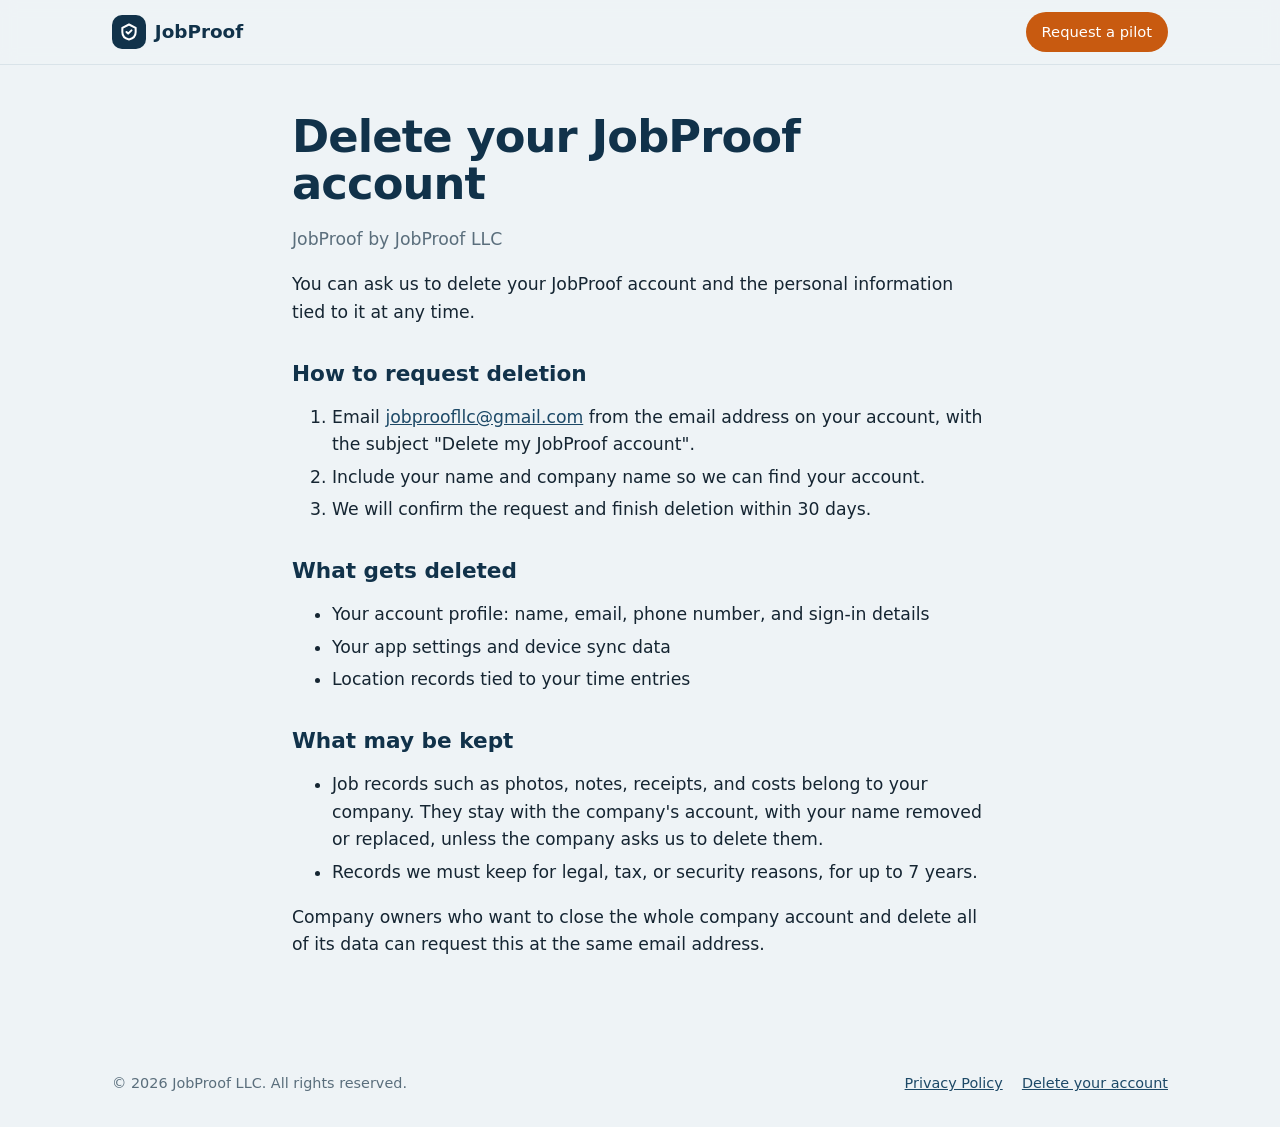
==== delete-account.html @ 3c1e953f "Public site: home, privacy, account deletion" ====
<!DOCTYPE html>
<html lang="en">
<head>
<meta charset="UTF-8" />
<meta name="viewport" content="width=device-width, initial-scale=1.0" />
<title>Delete your JobProof account</title>
<meta name="description" content="How to request deletion of your JobProof account and data." />
<link href="https://api.fontshare.com/v2/css?f[]=satoshi@400,500,700,900&display=swap" rel="stylesheet"><link rel="stylesheet" href="style.css" />
</head><body><header class="nav"><div class="wrap navrow"><a href="index.html" class="brand"><span class="logo"><svg width="20" height="20" viewBox="0 0 24 24" fill="none" stroke="currentColor" stroke-width="2.4" stroke-linecap="round" stroke-linejoin="round"><path d="M12 3 4 7v5c0 4.6 3.2 7.9 8 9 4.8-1.1 8-4.4 8-9V7l-8-4z"/><path d="m9 12 2 2 4-4"/></svg></span>JobProof</a><nav class="links"><a href="index.html#contact" class="btn small">Request a pilot</a></nav></div></header>
<main class="wrap doc">
<h1>Delete your JobProof account</h1>
<p class="meta">JobProof by JobProof LLC</p>
<p>You can ask us to delete your JobProof account and the personal information tied to it at any time.</p>
<h2>How to request deletion</h2>
<ol>
<li>Email <a href="mailto:jobproofllc@gmail.com?subject=Delete%20my%20JobProof%20account">jobproofllc@gmail.com</a> from the email address on your account, with the subject "Delete my JobProof account".</li>
<li>Include your name and company name so we can find your account.</li>
<li>We will confirm the request and finish deletion within 30 days.</li>
</ol>
<h2>What gets deleted</h2>
<ul>
<li>Your account profile: name, email, phone number, and sign-in details</li>
<li>Your app settings and device sync data</li>
<li>Location records tied to your time entries</li>
</ul>
<h2>What may be kept</h2>
<ul>
<li>Job records such as photos, notes, receipts, and costs belong to your company. They stay with the company's account, with your name removed or replaced, unless the company asks us to delete them.</li>
<li>Records we must keep for legal, tax, or security reasons, for up to 7 years.</li>
</ul>
<p>Company owners who want to close the whole company account and delete all of its data can request this at the same email address.</p>
</main><footer class="wrap foot"><span>© 2026 JobProof LLC. All rights reserved.</span><span class="flinks"><a href="privacy.html">Privacy Policy</a><a href="delete-account.html">Delete your account</a></span></footer></body></html>
---- style.css ----
:root{--bg:#eef3f6;--surface:#fff;--border:#d9e3e9;--text:#152532;--muted:#5a6e7c;--primary:#11324a;--primary-2:#1d4967;--accent:#c85a10;--accent-h:#a84a0c;--good:#1a7a55;--warn:#a35512;--font:'Satoshi',system-ui,-apple-system,sans-serif;--r:1.25rem}
*{box-sizing:border-box}html{scroll-behavior:smooth}
body{margin:0;font-family:var(--font);color:var(--text);background:var(--bg);line-height:1.6;font-size:clamp(1rem,.95rem + .25vw,1.08rem)}
a{color:var(--primary-2)}
.wrap{max-width:1120px;margin:0 auto;padding:0 clamp(1.1rem,4vw,2rem)}
.nav{position:sticky;top:0;z-index:5;background:rgba(238,243,246,.92);backdrop-filter:blur(8px);border-bottom:1px solid var(--border)}
.navrow{display:flex;align-items:center;justify-content:space-between;height:64px;gap:1rem}
.brand{display:flex;align-items:center;gap:.55rem;font-weight:900;font-size:1.15rem;color:var(--primary);text-decoration:none}
.logo{display:grid;place-items:center;width:34px;height:34px;border-radius:10px;background:var(--primary);color:#fff}
.links{display:flex;align-items:center;gap:1.4rem}.links a{text-decoration:none;color:var(--text);font-weight:500}
.btn{display:inline-block;background:var(--accent);color:#fff!important;text-decoration:none;font-weight:700;padding:.85rem 1.35rem;border-radius:999px;transition:background .2s}
.btn:hover{background:var(--accent-h)}.btn.small{padding:.5rem 1rem;font-size:.92rem}
.btn.ghost{background:transparent;color:var(--primary)!important;border:1.5px solid var(--primary)}.btn.ghost:hover{background:var(--surface)}
.hero{display:grid;grid-template-columns:1.15fr .85fr;gap:3rem;align-items:center;padding-top:clamp(3rem,8vw,6rem);padding-bottom:clamp(3rem,8vw,6rem)}
.eyebrow{color:var(--accent);font-weight:700;text-transform:uppercase;letter-spacing:.08em;font-size:.82rem;margin:0 0 .8rem}
h1{font-size:clamp(2.3rem,1.4rem + 3.6vw,4rem);line-height:1.05;letter-spacing:-.02em;margin:0 0 1.2rem;color:var(--primary)}
h2{font-size:clamp(1.6rem,1.2rem + 1.6vw,2.3rem);line-height:1.15;color:var(--primary);margin:0 0 1.5rem}
h3{margin:0 0 .4rem;font-size:1.1rem}
.lead{font-size:1.15em;color:var(--muted);max-width:34em}
.ctas{display:flex;flex-wrap:wrap;gap:.8rem;margin:1.8rem 0 1rem}.fine{color:var(--muted);font-size:.9rem}
.mock{display:flex;justify-content:center}
.phone{width:min(320px,100%);background:#0f2232;border-radius:2.2rem;padding:1.1rem;display:grid;gap:.7rem;box-shadow:0 30px 60px rgba(17,50,74,.25)}
.pcard{background:#fff;border-radius:1rem;padding:.9rem 1rem;font-size:.92rem;display:grid;gap:.35rem}
.pcard.dark{background:var(--primary-2);color:#fff}.pcard.dark small{opacity:.75}.pcard.dark b{font-size:1.1rem}
.prow{display:flex;justify-content:space-between;align-items:center;gap:.5rem}
.tag{background:#fdf0e4;color:var(--warn);font-weight:700;font-size:.75rem;padding:.15rem .55rem;border-radius:999px}
.ok{color:var(--good);font-weight:700;font-size:.82rem}.wait{color:var(--warn);font-weight:700;font-size:.82rem}
.bar{height:8px;background:#e5edf2;border-radius:99px;overflow:hidden}.bar i{display:block;height:100%;background:var(--good)}
.band{background:var(--surface);border-top:1px solid var(--border);border-bottom:1px solid var(--border);padding:clamp(3rem,7vw,5rem) 0}
.grid{display:grid;grid-template-columns:repeat(3,1fr);gap:1.2rem}
.grid article{border:1px solid var(--border);border-radius:var(--r);padding:1.4rem;background:var(--bg)}.grid p{margin:0;color:var(--muted)}
.how{padding-top:clamp(3rem,7vw,5rem);padding-bottom:clamp(3rem,7vw,5rem)}
.how ol{display:grid;grid-template-columns:repeat(3,1fr);gap:1.2rem;padding:0;margin:0;list-style:none;counter-reset:s}
.how li{counter-increment:s;background:var(--surface);border:1px solid var(--border);border-radius:var(--r);padding:1.4rem}
.how li::before{content:counter(s);display:grid;place-items:center;width:2rem;height:2rem;border-radius:50%;background:var(--accent);color:#fff;font-weight:900;margin-bottom:.8rem}
.contact{display:grid;grid-template-columns:1.3fr .7fr;gap:2rem;align-items:center}
.ccard{background:var(--bg);border:1px solid var(--border);border-radius:var(--r);padding:1.4rem}.ccard p{margin:.3rem 0}
.foot{display:flex;justify-content:space-between;flex-wrap:wrap;gap:1rem;padding-top:2rem;padding-bottom:2rem;color:var(--muted);font-size:.9rem}
.flinks{display:flex;gap:1.2rem;flex-wrap:wrap}
.doc{max-width:760px;padding-top:3rem;padding-bottom:4rem}.doc h1{font-size:clamp(2rem,1.5rem + 2vw,2.8rem)}
.doc h2{font-size:1.35rem;margin:2.2rem 0 .6rem}.doc li{margin:.3rem 0}.doc .meta{color:var(--muted)}
.doc table{border-collapse:collapse;width:100%;font-size:.95rem;margin:1rem 0}.doc th,.doc td{border:1px solid var(--border);padding:.6rem .7rem;text-align:left;vertical-align:top;background:var(--surface)}
@media (max-width:860px){.hero,.contact{grid-template-columns:1fr}.grid,.how ol{grid-template-columns:1fr}.links a:not(.btn){display:none}}
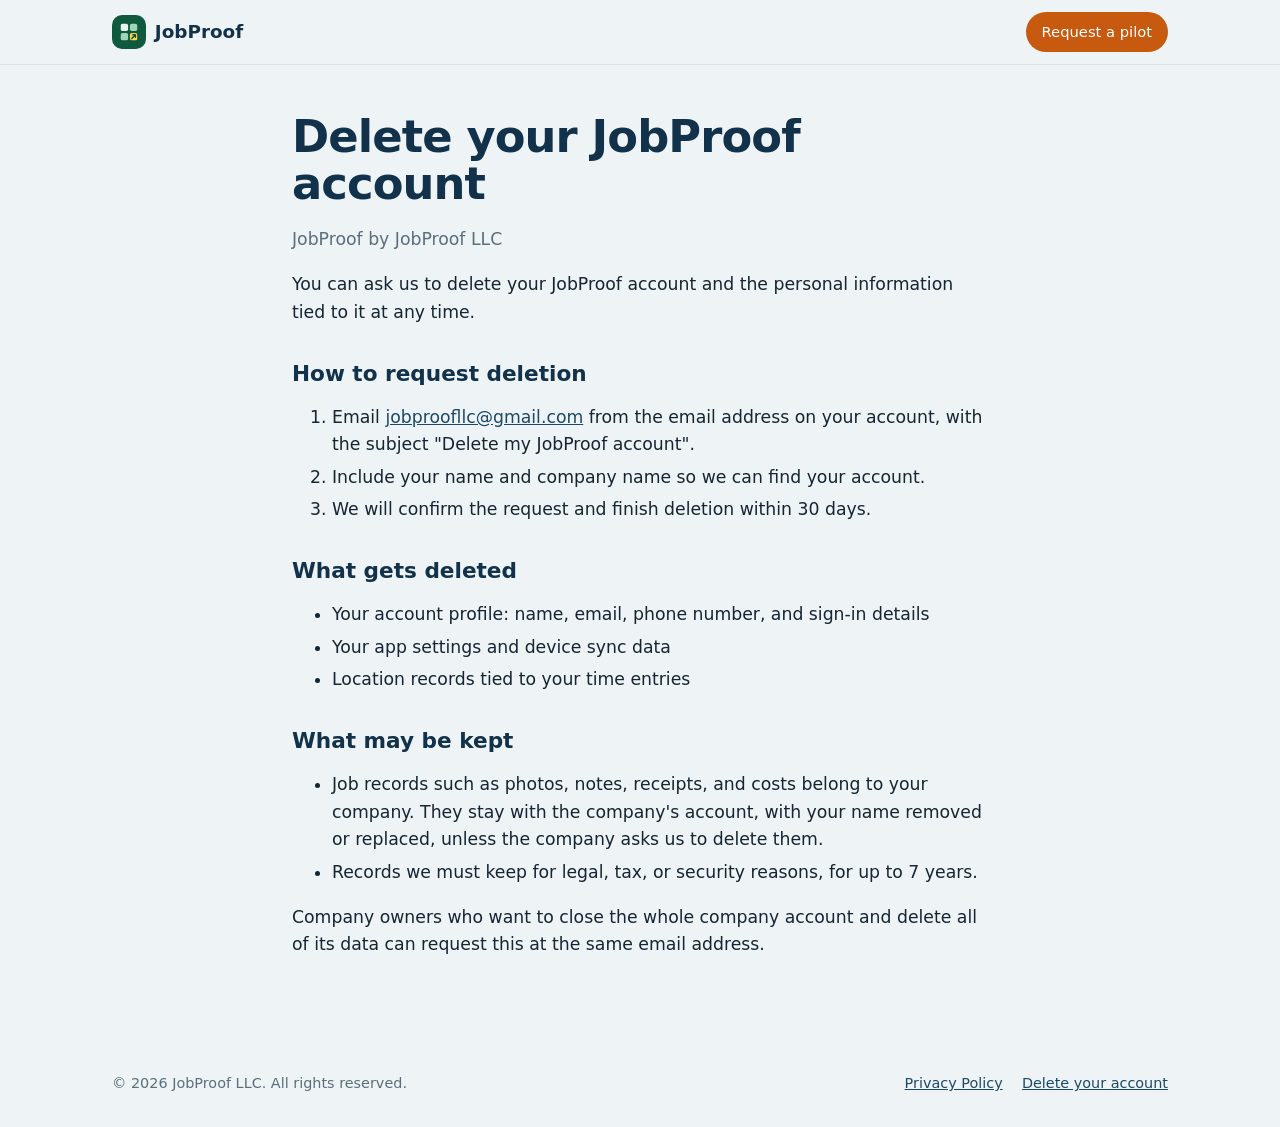
==== commit efb6532a: "New logo and favicon" ====
--- a/delete-account.html
+++ b/delete-account.html
@@ -6,7 +6,8 @@
 <title>Delete your JobProof account</title>
 <meta name="description" content="How to request deletion of your JobProof account and data." />
 <link href="https://api.fontshare.com/v2/css?f[]=satoshi@400,500,700,900&display=swap" rel="stylesheet"><link rel="stylesheet" href="style.css" />
-</head><body><header class="nav"><div class="wrap navrow"><a href="index.html" class="brand"><span class="logo"><svg width="20" height="20" viewBox="0 0 24 24" fill="none" stroke="currentColor" stroke-width="2.4" stroke-linecap="round" stroke-linejoin="round"><path d="M12 3 4 7v5c0 4.6 3.2 7.9 8 9 4.8-1.1 8-4.4 8-9V7l-8-4z"/><path d="m9 12 2 2 4-4"/></svg></span>JobProof</a><nav class="links"><a href="index.html#contact" class="btn small">Request a pilot</a></nav></div></header>
+<link rel="icon" href="favicon.png" />
+</head><body><header class="nav"><div class="wrap navrow"><a href="index.html" class="brand"><span class="logo"><svg width="22" height="22" viewBox="0 0 24 24"><rect x="3" y="3" width="8" height="8" rx="2" fill="#e9f5ee"/><rect x="13" y="3" width="8" height="8" rx="2" fill="#9fd6b8"/><rect x="3" y="13" width="8" height="8" rx="2" fill="#9fd6b8"/><rect x="13" y="13" width="8" height="8" rx="2" fill="#ffd34d"/><path d="M15 19l4-4M16.2 15H19v2.8" stroke="#0f5a3e" stroke-width="1.6" fill="none" stroke-linecap="round" stroke-linejoin="round"/></svg></span>JobProof</a><nav class="links"><a href="index.html#contact" class="btn small">Request a pilot</a></nav></div></header>
 <main class="wrap doc">
 <h1>Delete your JobProof account</h1>
 <p class="meta">JobProof by JobProof LLC</p>
--- a/style.css
+++ b/style.css
@@ -6,7 +6,7 @@
 .nav{position:sticky;top:0;z-index:5;background:rgba(238,243,246,.92);backdrop-filter:blur(8px);border-bottom:1px solid var(--border)}
 .navrow{display:flex;align-items:center;justify-content:space-between;height:64px;gap:1rem}
 .brand{display:flex;align-items:center;gap:.55rem;font-weight:900;font-size:1.15rem;color:var(--primary);text-decoration:none}
-.logo{display:grid;place-items:center;width:34px;height:34px;border-radius:10px;background:var(--primary);color:#fff}
+.logo{display:grid;place-items:center;width:34px;height:34px;border-radius:10px;background:#0f5a3e;color:#fff}
 .links{display:flex;align-items:center;gap:1.4rem}.links a{text-decoration:none;color:var(--text);font-weight:500}
 .btn{display:inline-block;background:var(--accent);color:#fff!important;text-decoration:none;font-weight:700;padding:.85rem 1.35rem;border-radius:999px;transition:background .2s}
 .btn:hover{background:var(--accent-h)}.btn.small{padding:.5rem 1rem;font-size:.92rem}
